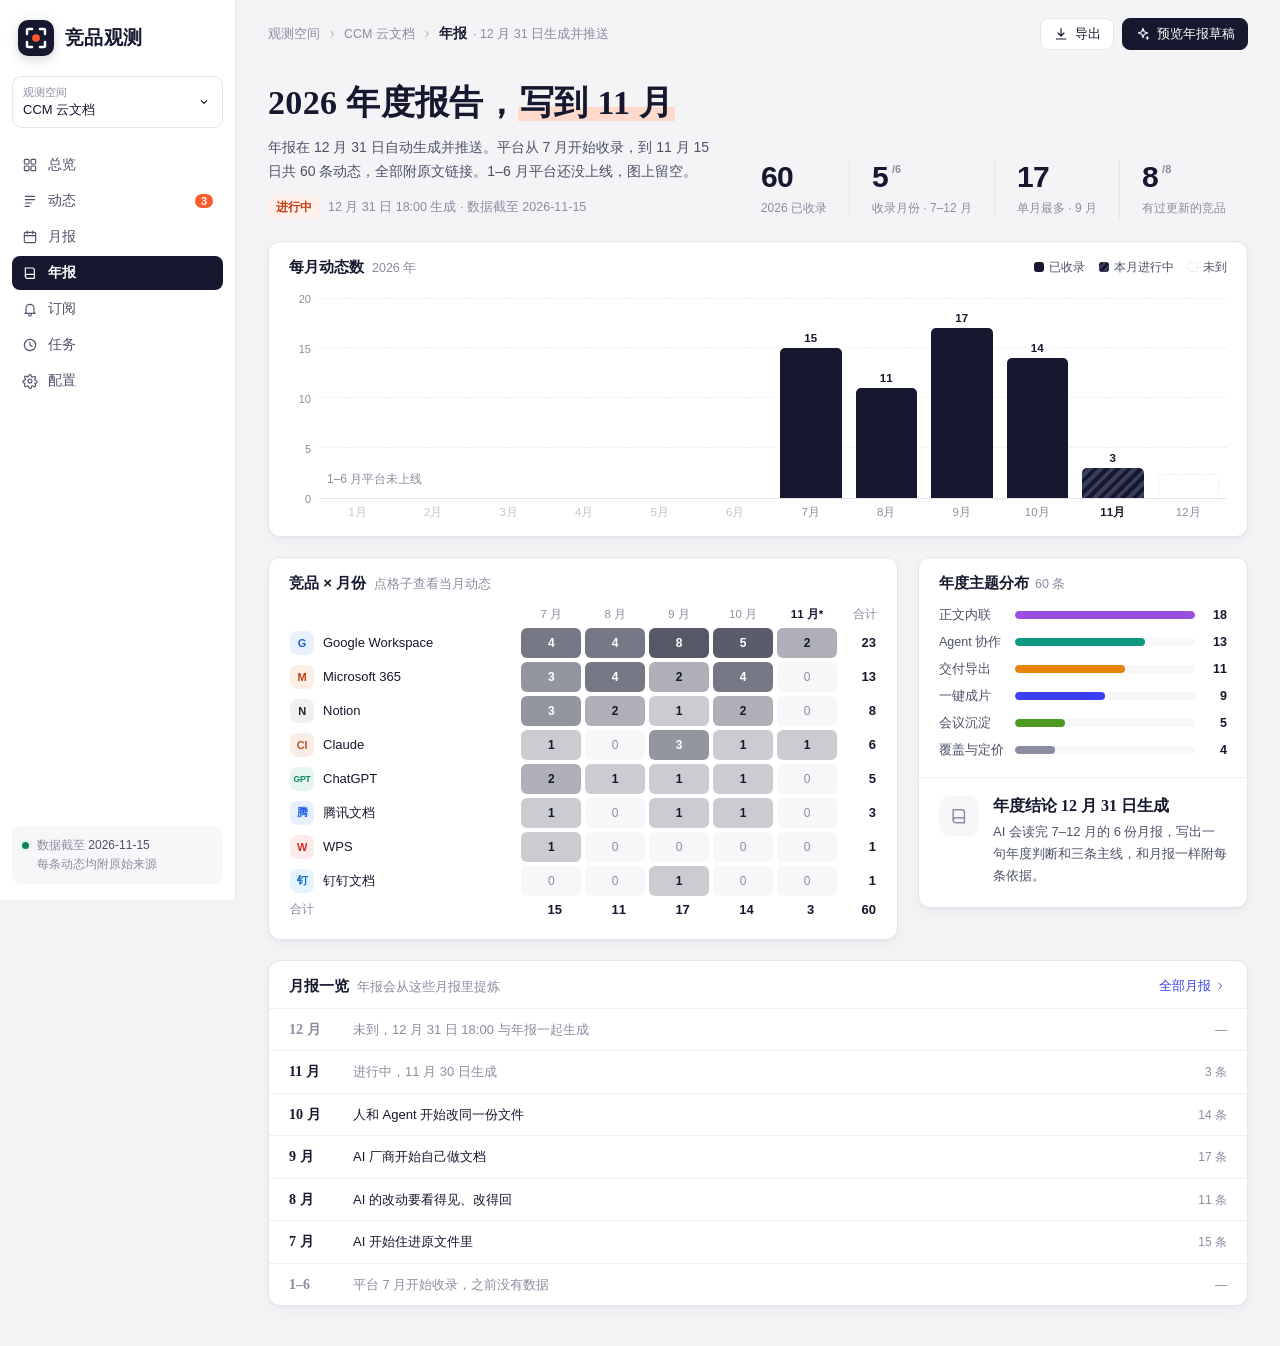
==== annual.html @ 4351b1c6 "竞品观测平台可点击原型：8 个页面，收录 2026 年 7–11 月 60 条公开动态 Co-Authored-By: Claude Opus 5.5 <noreply@anthropic.com>" ====
<!doctype html>
<html lang="zh-CN">
<head>
<meta charset="utf-8">
<meta name="viewport" content="width=device-width, initial-scale=1">
<title>竞品观测 · 年报</title>
<link rel="icon" href="data:image/svg+xml,%3Csvg xmlns='http://www.w3.org/2000/svg' viewBox='0 0 32 32'%3E%3Crect width='32' height='32' rx='9' fill='%2315182e'/%3E%3Cpath d='M8 12.5V9a1 1 0 0 1 1-1h3.5M19.5 8H23a1 1 0 0 1 1 1v3.5M24 19.5V23a1 1 0 0 1-1 1h-3.5M12.5 24H9a1 1 0 0 1-1-1v-3.5' fill='none' stroke='%23fff' stroke-width='2.2' stroke-linecap='round'/%3E%3Ccircle cx='16' cy='16' r='3.4' fill='%23ff5a2c'/%3E%3C/svg%3E">
<link rel="stylesheet" href="shared.css">
<style>
  .cc-bar.partial { background: repeating-linear-gradient(135deg, var(--brand) 0 4px, #3a3e5c 4px 8px); }
  .cc-empty { position: absolute; left: 8px; bottom: 10px; font-size: 12px; color: var(--ink-3); }
  .heat td.c { cursor: pointer; }
  .heat td.c:hover { box-shadow: inset 0 0 0 2px var(--accent); }
</style>
</head>
<!-- 数据全部来自 data.js：2026-07-01 起真实收录，截至 2026-11-15。1–6 月平台尚未开始收录，不放任何数字。 -->
<body>
<div class="app">
  <aside class="side"></aside>

  <main class="main">
    <header class="top">
      <div class="crumb">观测空间 <svg class="i" style="width:12px;height:12px"><use href="#i-right"/></svg> <a href="index.html">CCM 云文档</a> <svg class="i" style="width:12px;height:12px"><use href="#i-right"/></svg> <b>年报</b><span>· 12 月 31 日生成并推送</span></div>
      <div class="actions">
        <button class="btn" id="btn-export"><svg class="i"><use href="#i-download"/></svg>导出</button>
        <button class="btn primary" id="btn-draft"><svg class="i"><use href="#i-spark"/></svg>预览年报草稿</button>
      </div>
    </header>

    <div class="content">
      <section class="hero" aria-label="年度概况">
        <div>
          <h1>2026 年度报告，<mark>写到 11 月</mark></h1>
          <p id="lead"></p>
          <div class="hero-meta"><span class="chip">进行中</span>12 月 31 日 18:00 生成 · 数据截至 2026-11-15</div>
        </div>
        <div class="kpis" id="kpis"></div>
      </section>

      <section class="panel" aria-label="每月动态数">
        <div class="panel-head">
          <h2>每月动态数<small>2026 年</small></h2>
          <div class="cc-key">
            <span><i style="background:var(--brand)"></i>已收录</span>
            <span><i style="background:repeating-linear-gradient(135deg,var(--brand) 0 3px,#3a3e5c 3px 6px)"></i>本月进行中</span>
            <span><i style="border:1px dashed var(--line)"></i>未到</span>
          </div>
        </div>
        <div class="cc">
          <div class="cc-y" id="cc-y"></div>
          <div class="cc-plot" id="cc-plot"></div>
        </div>
        <div class="cc-xwrap"><div></div><div class="cc-x" id="cc-x"></div></div>
      </section>

      <div class="cols">
        <section class="panel" aria-label="竞品 × 月份">
          <div class="panel-head">
            <h2>竞品 × 月份<small>点格子查看当月动态</small></h2>
          </div>
          <div class="heat"><table id="heat"></table></div>
        </section>

        <div class="aside">
          <section class="panel" aria-label="年度主题与结论">
            <div class="block">
              <div class="block-title"><h2 id="topics-title"></h2></div>
              <div class="bars" id="topics"></div>
            </div>
            <div class="pending" style="border-top:1px solid var(--line-soft)">
              <div class="pending-ico"><svg class="i" style="width:20px;height:20px"><use href="#i-book"/></svg></div>
              <div>
                <h3>年度结论 12 月 31 日生成</h3>
                <p>AI 会读完 7–12 月的 6 份月报，写出一句年度判断和三条主线，和月报一样附每条依据。</p>
              </div>
            </div>
          </section>
        </div>
      </div>

      <section class="panel" aria-label="月报一览">
        <div class="panel-head" style="padding-bottom:12px">
          <h2>月报一览<small>年报会从这些月报里提炼</small></h2>
          <a class="link" href="monthly.html">全部月报<svg class="i" style="width:14px;height:14px"><use href="#i-right"/></svg></a>
        </div>
        <div class="miles" id="miles"></div>
      </section>
    </div>
  </main>
</div>

<script src="data.js"></script>
<script src="shell.js"></script>
<script>
const { D, P, ORDER, T, U, esc, inMonth, logoHTML, modal, toast, busy } = CW;
CW.side('annual');

const NOWM = 11, COLLECTED = [7, 8, 9, 10, 11];
const cnt = m => inMonth(m).length;
const total = U.length, full = [7, 8, 9, 10];
const peak = full.reduce((a, m) => cnt(m) > cnt(a) ? m : a, 7);

document.getElementById('lead').textContent = `年报在 12 月 31 日自动生成并推送。平台从 7 月开始收录，到 11 月 15 日共 ${total} 条动态，全部附原文链接。1–6 月平台还没上线，图上留空。`;
document.getElementById('kpis').innerHTML = `
  <div class="kpi"><div class="kpi-value num">${total}</div><div class="kpi-label">2026 已收录</div></div>
  <div class="kpi"><div class="kpi-value num">${COLLECTED.length}<sup class="down">/6</sup></div><div class="kpi-label">收录月份 · 7–12 月</div></div>
  <div class="kpi"><div class="kpi-value num">${cnt(peak)}</div><div class="kpi-label">单月最多 · ${peak} 月</div></div>
  <div class="kpi"><div class="kpi-value num">${new Set(U.map(u => u[1])).size}<sup class="down">/${ORDER.length}</sup></div><div class="kpi-label">有过更新的竞品</div></div>`;

/* ---------- 柱状图 ---------- */
const YMAX = 20, TICKS = [0, 5, 10, 15, 20];
document.getElementById('cc-y').innerHTML = TICKS.map(v => `<span class="num" style="bottom:${v / YMAX * 100}%">${v}</span>`).join('');
document.getElementById('cc-plot').innerHTML =
  TICKS.slice(1).map(v => `<div class="cc-line" style="bottom:${v / YMAX * 100}%"></div>`).join('') +
  `<div class="cc-bars">${Array.from({ length: 12 }, (_, k) => { const m = k + 1;
    if (m < 7) return '<div></div>';
    if (m > NOWM) return `<div class="cc-bar future" style="height:12%" title="${m} 月未到"></div>`;
    const v = cnt(m);
    return `<a class="cc-bar${m === NOWM ? ' partial' : ''}" href="monthly.html#m${m}" style="height:${v / YMAX * 100}%" title="${m} 月 ${v} 条${m === NOWM ? '（截至 15 日）' : ''}" aria-label="${m} 月 ${v} 条"><span class="cc-val num">${v}</span></a>`; }).join('')}</div>` +
  `<span class="cc-empty">1–6 月平台未上线</span>`;
document.getElementById('cc-x').innerHTML = Array.from({ length: 12 }, (_, k) => `<span class="num${k + 1 === NOWM ? ' now' : ''}"${k < 6 ? ' style="opacity:.5"' : ''}>${k + 1}月</span>`).join('');

/* ---------- 热力表 ---------- */
const shade = v => {
  if (!v) return 'class="c zero"';
  const a = Math.min(.1 + v / 5 * .6, .72);
  return `class="c num" style="background:rgba(21,24,46,${a.toFixed(2)});color:${a > .42 ? '#fff' : 'var(--ink)'}"`;
};
const order = [...ORDER].sort((a, b) => U.filter(u => u[1] === b).length - U.filter(u => u[1] === a).length);
document.getElementById('heat').innerHTML = `
  <thead><tr><th></th>${COLLECTED.map(m => `<th class="num${m === NOWM ? ' now' : ''}">${m} 月${m === NOWM ? '*' : ''}</th>`).join('')}<th class="num" style="text-align:right">合计</th></tr></thead>
  <tbody>${order.map(p => { const r = COLLECTED.map(m => inMonth(m).filter(i => U[i][1] === p).length);
    return `<tr><td class="name"><div class="tl-name">${logoHTML(p, true)}<span>${P[p].name}</span></div></td>${r.map((v, k) => `<td ${shade(v)} data-p="${p}" data-m="${COLLECTED[k]}" tabindex="0" title="${P[p].name} · ${COLLECTED[k]} 月 ${v} 条">${v}</td>`).join('')}<td class="sum num">${r.reduce((a, b) => a + b, 0)}</td></tr>`; }).join('')}</tbody>
  <tfoot><tr><td class="name" style="font-size:12px;color:var(--ink-3)">合计</td>${COLLECTED.map(m => `<td class="sum num" style="text-align:center">${cnt(m)}</td>`).join('')}<td class="sum num">${total}</td></tr></tfoot>`;
const openCell = td => {
  const p = td.dataset.p, m = +td.dataset.m, ids = inMonth(m).filter(i => U[i][1] === p);
  modal({ title: `${P[p].name} · ${m} 月`, sub: ids.length ? `${ids.length} 条动态` : '这个月没有可核实的公开更新', ok: ids.length ? '在动态页查看' : '知道了', wide: true,
    body: ids.length ? `<div class="rel">${ids.map(i => `<a href="detail.html#u${i}">${logoHTML(p, true)}<span><span class="t">${esc(U[i][4])}</span><small>${+U[i][0].slice(0, 2)} 月 ${+U[i][0].slice(3)} 日 · ${T[U[i][2]][0]}</small></span></a>`).join('')}</div>` : `<p class="note" style="margin:0">平台检索了 ${P[p].name} 的官方日志和媒体报道，这个月没有找到可核实的发布。</p>`,
    onOk() { if (ids.length) location.href = `feed.html#p-${p}`; } });
};
const heat = document.getElementById('heat');
heat.addEventListener('click', e => { const td = e.target.closest('td.c'); if (td) openCell(td); });
heat.addEventListener('keydown', e => { const td = e.target.closest('td.c'); if (td && (e.key === 'Enter' || e.key === ' ')) { e.preventDefault(); openCell(td); } });

/* ---------- 年度主题分布 ---------- */
const tc = t => U.filter(u => u[2] === t).length;
const themes = Object.keys(T).sort((a, b) => tc(b) - tc(a)), tmax = tc(themes[0]);
document.getElementById('topics-title').innerHTML = `年度主题分布<small>${total} 条</small>`;
document.getElementById('topics').innerHTML = themes.map(t => `
  <a class="bar" href="feed.html#t-${t}" style="grid-template-columns:66px 1fr 22px"><span>${T[t][0]}</span><div class="bar-track"><div class="bar-fill" style="width:${tc(t) / tmax * 100}%;background:${T[t][1]}"></div></div><span class="num">${tc(t)}</span></a>`).join('');

/* ---------- 月报一览 ---------- */
const strip = h => h.replace(/<[^>]+>/g, '').replace(/^\d+ 月[，]?/, '');
document.getElementById('miles').innerHTML =
  `<div class="mile"><span class="m" style="color:var(--ink-3)">12 月</span><span class="t ph">未到，12 月 31 日 18:00 与年报一起生成</span><span class="n">—</span></div>` +
  D.MONTHS.map(m => `<a class="mile" href="monthly.html#m${m}"><span class="m">${m} 月</span><span class="t${D.REPORT[m].partial ? ' ph' : ''}">${D.REPORT[m].partial ? '进行中，11 月 30 日生成' : strip(D.REPORT[m].h1)}</span><span class="n num">${cnt(m)} 条</span></a>`).join('') +
  `<div class="mile"><span class="m" style="color:var(--ink-3)">1–6</span><span class="t ph">平台 7 月开始收录，之前没有数据</span><span class="n">—</span></div>`;

document.getElementById('btn-draft').onclick = e => busy(e.currentTarget, '起草中…', 1600, () => modal({
  title: '年报草稿预览', sub: '依据 7–10 月 4 份月报和 11 月已收录动态，正式版 12 月 31 日生成', ok: '知道了', wide: true,
  body: `<p class="note" style="margin:0 0 4px">下面是按已有月报拼出的骨架，年度判断要等 12 月数据齐了再写。</p>
    <div class="list-plain">${D.MONTHS.slice().reverse().map(m => `<div><span><b>${m} 月</b> · ${D.REPORT[m].partial ? '进行中' : strip(D.REPORT[m].h1)}</span><span class="num">${cnt(m)} 条</span></div>`).join('')}</div>
    <div class="list-plain" style="margin-top:6px">${themes.slice(0, 3).map(t => `<div><span>主线候选 · <b>${T[t][0]}</b></span><span class="num">${tc(t)} 条</span></div>`).join('')}</div>`,
}));
document.getElementById('btn-export').onclick = () => toast(`已导出年报数据：${total} 条动态，5 个月`);
</script>
</body>
</html>
---- shared.css ----
/* ===== 竞品观测 · 共享样式 =====
   第 1 部分：从 竞品观测-总览.html 原样复制（一个值都不改），保证子页面与首页像素一致
   第 2 部分：子页面新增组件，全部只用第 1 部分的 token ===== */
  :root {
    --bg: #f4f4f7;
    --surface: #ffffff;
    --surface-sunk: #f7f7fa;
    --line: #e5e5ec;
    --line-soft: #efeff4;
    --ink: #15182e;
    --ink-2: #4d5168;
    --ink-3: #8a8da0;
    --brand: #15182e;
    --accent: #3a40f0;
    --accent-ink: #2a2fc4;
    --accent-soft: #eeeffe;
    --signal: #ff5a2c;
    --signal-soft: #fff0eb;
    --ok: #12805c;
    --ok-soft: #e6f5ef;
    /* 主题色：时间轴圆点、标签、分布条共用 */
    --t-deck: #3a40f0;
    --t-inline: #9a4fe0;
    --t-agent: #0e9a82;
    --t-ship: #e8830c;
    --t-meet: #4f9a1e;
    --t-scope: #8a8da0;
    --radius: 12px;
    --shadow: 0 1px 2px rgba(21, 24, 46, .04), 0 4px 14px rgba(21, 24, 46, .04);
    --serif: "Songti SC", "Noto Serif SC", "Source Han Serif SC", serif;
    font-family: -apple-system, BlinkMacSystemFont, "PingFang SC", "Hiragino Sans GB", "Microsoft YaHei", "Helvetica Neue", sans-serif;
    color: var(--ink);
    -webkit-font-smoothing: antialiased;
  }
  * { box-sizing: border-box; }
  html, body { margin: 0; background: var(--bg); }
  ::selection { background: #d9dbff; color: var(--ink); }
  a { color: inherit; text-decoration: none; }
  a:focus-visible, button:focus-visible, [tabindex]:focus-visible { outline: 2px solid var(--accent); outline-offset: 2px; border-radius: 6px; }
  .num { font-variant-numeric: tabular-nums; font-feature-settings: "tnum"; }
  svg.i { width: 16px; height: 16px; flex: none; stroke: currentColor; fill: none; stroke-width: 1.7; stroke-linecap: round; stroke-linejoin: round; }

  /* ---------- 框架 ---------- */
  .app { display: grid; grid-template-columns: 236px 1fr; min-height: 100vh; }
  .side { background: var(--surface); border-right: 1px solid var(--line); padding: 20px 12px 16px; display: flex; flex-direction: column; gap: 20px; position: sticky; top: 0; height: 100vh; }
  .brand { display: flex; align-items: center; gap: 11px; padding: 0 6px; }
  .brand-mark { width: 36px; height: 36px; flex: none; filter: drop-shadow(0 3px 6px rgba(21, 24, 46, .18)); }
  .brand-name { font-family: var(--serif); font-size: 19px; font-weight: 700; line-height: 1.2; letter-spacing: .02em; }
  .brand-name em { font-style: normal; color: var(--signal); font-family: -apple-system, "PingFang SC", sans-serif; font-weight: 700; font-size: 13px; letter-spacing: 0; margin-right: 3px; vertical-align: 1px; }
  .brand-team { font-size: 11.5px; color: var(--ink-3); margin-top: 3px; }
  .space { display: flex; align-items: center; justify-content: space-between; gap: 8px; border: 1px solid var(--line); border-radius: 9px; padding: 8px 10px; font-size: 13px; background: var(--surface); cursor: pointer; }
  .space small { display: block; font-size: 11px; color: var(--ink-3); margin-bottom: 1px; }
  .nav { display: flex; flex-direction: column; gap: 2px; }
  .nav a { display: flex; align-items: center; gap: 10px; padding: 8px 10px; border-radius: 8px; font-size: 14px; color: var(--ink-2); transition: background .15s, color .15s; }
  .nav a:hover { background: var(--surface-sunk); color: var(--ink); }
  .nav a.on { background: var(--brand); color: #fff; font-weight: 600; }
  .nav .count { margin-left: auto; font-size: 11px; font-weight: 600; color: #fff; background: var(--signal); border-radius: 9px; padding: 1px 6px; }
  .side-foot { margin-top: auto; padding: 10px 10px; border-radius: 9px; background: var(--surface-sunk); font-size: 12px; color: var(--ink-3); line-height: 1.6; display: flex; gap: 8px; align-items: flex-start; }
  .side-foot b { color: var(--ink-2); font-weight: 500; }
  .pulse { width: 7px; height: 7px; border-radius: 50%; background: var(--ok); margin-top: 6px; flex: none; box-shadow: 0 0 0 3px var(--ok-soft); }

  .main { min-width: 0; }
  .top { padding: 18px 32px 0; display: flex; align-items: center; justify-content: space-between; gap: 24px; }
  .crumb { font-size: 12.5px; color: var(--ink-3); display: flex; gap: 6px; align-items: center; }
  .crumb b { color: var(--ink); font-weight: 600; font-size: 14px; }
  .actions { display: flex; gap: 8px; flex: none; }
  .btn { display: inline-flex; align-items: center; gap: 6px; height: 32px; padding: 0 12px; border-radius: 8px; font-size: 13px; border: 1px solid var(--line); background: var(--surface); color: var(--ink); cursor: pointer; font-family: inherit; transition: background .15s, border-color .15s; }
  .btn:hover { background: var(--surface-sunk); }
  .btn.primary { background: var(--brand); border-color: var(--brand); color: #fff; }
  .btn.primary:hover { background: #2a2e4f; }

  .content { padding: 18px 32px 40px; max-width: 1260px; }

  /* ---------- 月度结论 ---------- */
  .hero { display: grid; grid-template-columns: minmax(0, 1fr) auto; gap: 40px; align-items: end; padding: 14px 0 22px; }
  .hero-meta { display: flex; align-items: center; gap: 8px; font-size: 12.5px; color: var(--ink-3); margin-top: 12px; }
  .hero-meta .chip { display: inline-flex; align-items: center; gap: 5px; padding: 3px 8px; border-radius: 6px; background: var(--signal-soft); color: #c23d14; font-weight: 600; font-size: 12px; }
  .hero h1 { margin: 0; font-family: var(--serif); font-weight: 700; font-size: 34px; line-height: 1.25; letter-spacing: .01em; text-wrap: balance; }
  .hero h1 mark { background: linear-gradient(transparent 62%, #ffd9cc 62%); color: inherit; padding: 0 2px; }
  .hero p { margin: 10px 0 0; font-size: 14px; line-height: 1.75; color: var(--ink-2); max-width: 46em; }
  .kpis { display: grid; grid-template-columns: repeat(4, auto); gap: 0; }
  .kpi { padding: 2px 22px; border-left: 1px solid var(--line); }
  .kpi:first-child { border-left: 0; padding-left: 0; }
  .kpi-value { font-size: 30px; font-weight: 650; letter-spacing: -.02em; line-height: 1; }
  .kpi-value sup { font-size: 11px; font-weight: 700; color: var(--ok); letter-spacing: 0; margin-left: 4px; vertical-align: 14px; }
  .kpi-value sup.down { color: var(--ink-3); }
  .tl-empty { position: absolute; left: 8px; top: 50%; transform: translateY(-50%); font-size: 12px; color: var(--ink-3); }
  .kpi-label { font-size: 12px; color: var(--ink-3); margin-top: 8px; white-space: nowrap; }

  /* ---------- 面板 ---------- */
  .panel { background: var(--surface); border: 1px solid var(--line); border-radius: var(--radius); box-shadow: var(--shadow); }
  .panel-head { display: flex; align-items: center; justify-content: space-between; gap: 12px; padding: 16px 20px 0; flex-wrap: wrap; }
  h2 { margin: 0; font-size: 15px; font-weight: 600; }
  h2 small { font-weight: 400; color: var(--ink-3); font-size: 12.5px; margin-left: 8px; }
  .link { font-size: 13px; color: var(--accent); display: inline-flex; align-items: center; gap: 2px; }
  .link:hover { color: var(--accent-ink); }

  /* ---------- 信号时间轴 ---------- */
  .legend { display: flex; gap: 14px; flex-wrap: wrap; font-size: 12px; color: var(--ink-2); }
  .legend span { display: inline-flex; align-items: center; gap: 5px; }
  .legend i { width: 8px; height: 8px; border-radius: 50%; display: inline-block; }
  .tl { padding: 10px 20px 14px; }
  .tl-axis, .tl-row { display: grid; grid-template-columns: 168px 1fr 44px; align-items: center; }
  .tl-axis { height: 26px; }
  .tl-track { position: relative; height: 100%; }
  .tl-month { position: absolute; top: 0; bottom: 0; font-size: 11.5px; color: var(--ink-3); padding-left: 6px; border-left: 1px dashed var(--line); display: flex; align-items: center; }
  .tl-row { height: 34px; border-top: 1px solid var(--line-soft); }
  .tl-name { display: flex; align-items: center; gap: 9px; font-size: 13px; font-weight: 500; white-space: nowrap; overflow: hidden; }
  .tl-row .tl-track { background: repeating-linear-gradient(90deg, transparent 0 calc(100% / 67 - 1px), rgba(21,24,46,.025) calc(100% / 67 - 1px) calc(100% / 67)); }
  .tl-grid { position: absolute; top: 0; bottom: 0; border-left: 1px dashed var(--line); }
  .tl-today { position: absolute; top: -4px; bottom: -4px; border-left: 1.5px solid var(--signal); }
  .tl-today-label { position: absolute; top: 4px; transform: translateX(-50%); font-size: 11px; font-weight: 600; color: #fff; background: var(--signal); border-radius: 5px; padding: 1px 6px; white-space: nowrap; }
  .dot { position: absolute; top: 50%; width: 12px; height: 12px; margin: -6px 0 0 -6px; border-radius: 50%; border: 2px solid #fff; box-shadow: 0 0 0 1px rgba(21,24,46,.08), 0 2px 4px rgba(21,24,46,.12); cursor: default; transition: transform .2s cubic-bezier(.16,1,.3,1); }
  .dot:hover, .dot:focus-visible { transform: scale(1.35); z-index: 3; outline: none; }
  .dot::after { content: attr(data-tip); position: absolute; left: 50%; bottom: calc(100% + 8px); transform: translateX(-50%) translateY(4px); background: var(--ink); color: #fff; font-size: 12px; line-height: 1.4; padding: 5px 9px; border-radius: 6px; white-space: nowrap; pointer-events: none; display: none; }
  .dot:hover::after, .dot:focus-visible::after { display: block; animation: tip .2s cubic-bezier(.16,1,.3,1) both; }
  .dot.tip-r::after { left: auto; right: -6px; transform: none; animation-name: tip-r; }
  @keyframes tip { from { opacity: 0; transform: translateX(-50%) translateY(4px); } to { opacity: 1; transform: translateX(-50%) translateY(0); } }
  @keyframes tip-r { from { opacity: 0; transform: translateY(4px); } to { opacity: 1; transform: none; } }
  .off-range { position: absolute; left: 4px; top: 50%; transform: translateY(-50%); font-size: 11px; color: var(--ink-3); display: inline-flex; align-items: center; gap: 4px; }
  .off-range .dot { position: static; margin: 0; width: 10px; height: 10px; }
  .tl-count { text-align: right; font-size: 13px; font-weight: 600; }
  .tl-count small { font-weight: 400; color: var(--ink-3); font-size: 11.5px; margin-left: 1px; }

  /* ---------- 双栏 ---------- */
  .cols { display: grid; grid-template-columns: minmax(0, 1fr) 330px; gap: 20px; margin-top: 20px; align-items: start; }
  .cols > * { min-width: 0; }

  .tabs { display: flex; gap: 6px; padding: 14px 20px 12px; border-bottom: 1px solid var(--line-soft); overflow-x: auto; scrollbar-width: none; }
  .tab { font-size: 12.5px; color: var(--ink-2); padding: 5px 10px; border-radius: 16px; border: 1px solid var(--line); white-space: nowrap; cursor: pointer; display: inline-flex; align-items: center; gap: 5px; transition: background .15s; }
  .tab:hover { background: var(--surface-sunk); }
  .tab i { width: 7px; height: 7px; border-radius: 50%; }
  .tab.on { background: var(--brand); border-color: var(--brand); color: #fff; }
  .tab .num { opacity: .6; }

  .day { display: flex; align-items: baseline; gap: 8px; padding: 16px 20px 2px; }
  .day b { font-family: var(--serif); font-size: 15px; font-weight: 700; color: var(--ink); }
  .day span { font-size: 12px; color: var(--ink-3); }
  .day::after { content: ""; flex: 1; height: 1px; background: var(--line-soft); align-self: center; }

  .item { display: grid; grid-template-columns: 34px 1fr; gap: 12px; padding: 12px 20px; transition: background .15s; position: relative; }
  .item:hover { background: var(--surface-sunk); }
  .meta { display: flex; align-items: center; gap: 8px; font-size: 12px; color: var(--ink-3); flex-wrap: wrap; }
  .meta .who { color: var(--ink-2); font-weight: 500; font-size: 13px; }
  .item h3 { margin: 4px 0 3px; font-size: 15px; font-weight: 600; line-height: 1.5; }
  .item p { margin: 0; font-size: 13px; line-height: 1.7; color: var(--ink-2); max-width: 66ch; }
  .src { display: inline-flex; align-items: center; gap: 4px; margin-top: 6px; font-size: 12px; color: var(--ink-3); }
  .src:hover { color: var(--accent); }
  .src svg.i { width: 12px; height: 12px; }

  .tag { display: inline-flex; align-items: center; gap: 5px; font-size: 12px; line-height: 1; color: var(--ink-2); white-space: nowrap; }
  .tag i { width: 7px; height: 7px; border-radius: 50%; }
  .kind { font-size: 11px; padding: 2px 6px; border-radius: 4px; background: var(--surface-sunk); color: var(--ink-3); line-height: 1.35; display: inline-flex; align-items: center; gap: 3px; }
  .kind.off { background: var(--ok-soft); color: var(--ok); }
  .kind.off svg.i { width: 11px; height: 11px; stroke-width: 2.4; }

  /* 竞品字母标识 */
  .logo { width: 34px; height: 34px; border-radius: 9px; display: grid; place-items: center; font-size: 13px; font-weight: 700; letter-spacing: -.02em; }
  .logo.sm { width: 24px; height: 24px; border-radius: 7px; font-size: 11px; flex: none; }
  .l-notion { background: #f0f0ef; color: #1f2329; }
  .l-google { background: #eaf1fe; color: #1a5fd0; }
  .l-ms { background: #fdeee6; color: #c2410c; }
  .l-tx { background: #e8f0ff; color: #1d5be6; }
  .l-dd { background: #e6f4ff; color: #0b6bcb; }
  .l-wps { background: #fdebea; color: #cf2d22; }
  .l-claude { background: #f9ece6; color: #b4532e; }
  .l-gpt { background: #e6f5f0; color: #0d8a69; font-size: 10.5px; }
  .logo.sm.l-gpt { font-size: 8.5px; }

  /* ---------- 右栏 ---------- */
  .aside { display: flex; flex-direction: column; gap: 20px; }
  .block { padding: 16px 20px 18px; }
  .block + .block { border-top: 1px solid var(--line-soft); }
  .block-title { display: flex; justify-content: space-between; align-items: baseline; margin-bottom: 14px; }
  .block-title h2 small { margin-left: 6px; }
  .bars { display: flex; flex-direction: column; gap: 10px; }
  .bar { display: grid; grid-template-columns: 66px 1fr 18px; align-items: center; gap: 10px; font-size: 12.5px; color: var(--ink-2); }
  .bar-track { height: 8px; border-radius: 4px; background: var(--surface-sunk); overflow: hidden; }
  .bar-fill { height: 100%; border-radius: 4px; }
  .bar .num { text-align: right; color: var(--ink); font-weight: 600; }
  .stack { display: flex; height: 10px; border-radius: 5px; overflow: hidden; gap: 2px; margin-bottom: 12px; }
  .stack span { display: block; height: 100%; }
  .src-list { display: flex; flex-direction: column; gap: 8px; font-size: 12.5px; color: var(--ink-2); }
  .src-list div { display: grid; grid-template-columns: 10px 1fr auto; gap: 8px; align-items: center; }
  .src-list i { width: 8px; height: 8px; border-radius: 2px; }
  .src-list b { font-weight: 600; color: var(--ink); }
  .note { font-size: 12px; color: var(--ink-3); line-height: 1.6; margin: 12px 0 0; }
  .report-link { display: flex; align-items: center; justify-content: space-between; gap: 12px; padding: 13px 20px; border-top: 1px solid var(--line-soft); font-size: 13px; }
  .report-link:hover { background: var(--surface-sunk); }
  .report-link small { display: block; color: var(--ink-3); font-size: 12px; margin-top: 2px; }
  .report-link .serif { font-family: var(--serif); font-weight: 700; font-size: 14px; }

  @media (max-width: 1180px) {
    .hero { grid-template-columns: 1fr; gap: 20px; align-items: start; }
  }
  @media (max-width: 1080px) {
    .cols { grid-template-columns: 1fr; }
  }
  @media (max-width: 860px) {
    .app { grid-template-columns: 1fr; }
    .side { display: none; }
    .top { padding: 14px 16px 0; }
    .content { padding: 8px 16px 32px; }
    .hero h1 { font-size: 26px; }
    .kpis { grid-template-columns: repeat(2, 1fr); row-gap: 16px; }
    .kpi:nth-child(3) { border-left: 0; padding-left: 0; }
    .tl-axis, .tl-row { grid-template-columns: 36px 1fr 30px; }
    .tl-name span { display: none; }
    .tl-count small { display: none; }
    .item, .day, .panel-head, .tabs, .tl { padding-left: 14px; padding-right: 14px; }
    .actions .btn:first-child { display: none; }
    .crumb span { display: none; }
    .crumb { flex-wrap: wrap; }
  }
  @media (prefers-reduced-motion: reduce) { * { transition: none !important; } }

/* =====================================================================
   第 2 部分：子页面组件（只用上面的 token；字号沿用首页的 11 / 11.5 / 12 / 12.5 / 13 / 14 / 15 档）
   ===================================================================== */
html, body { font-size: 16px; }            /* Artifact 外壳把 body 设成 14px，这里还原成首页本地打开时的默认值 */
body { background: var(--bg); color: var(--ink); }
.crumb a:hover { color: var(--ink); }
.panel + .panel, .panel + .cols, .cols + .panel { margin-top: 20px; }
.stack-col { display: flex; flex-direction: column; gap: 20px; min-width: 0; }

/* 示意数据标记 */
.demo { display: inline-flex; align-items: center; font-size: 11px; font-weight: 400; line-height: 1.35; padding: 1px 6px; border: 1px dashed #c9cad6; border-radius: 4px; color: var(--ink-3); white-space: nowrap; letter-spacing: 0; vertical-align: 2px; font-family: -apple-system, "PingFang SC", sans-serif; }
h2 .demo { margin-left: 8px; }
.kpi-label .demo { margin-left: 4px; vertical-align: 0; }

/* 按钮补充 */
.btn.sm { height: 28px; padding: 0 10px; font-size: 12.5px; }
.btn.ghost { border-color: transparent; background: transparent; color: var(--ink-2); }
.btn.ghost:hover { background: var(--surface-sunk); color: var(--ink); }
.btn.link-btn { border-color: transparent; background: transparent; color: var(--accent); padding: 0 4px; }
.icon-btn { width: 28px; height: 28px; border-radius: 7px; display: grid; place-items: center; color: var(--ink-3); border: 0; background: transparent; cursor: pointer; transition: background .15s, color .15s; }
.icon-btn:hover { background: var(--surface-sunk); color: var(--ink); }

/* 筛选栏 */
.filters { padding: 16px 20px; display: flex; flex-direction: column; gap: 12px; }
.f-row { display: flex; align-items: center; gap: 12px; flex-wrap: wrap; }
.f-label { width: 36px; flex: none; font-size: 12px; color: var(--ink-3); }
.f-tabs { display: flex; gap: 6px; flex-wrap: wrap; flex: 1; min-width: 0; }
.f-row .grow { flex: 1; }
.search { display: flex; align-items: center; gap: 8px; height: 32px; padding: 0 10px; border: 1px solid var(--line); border-radius: 8px; background: var(--surface); color: var(--ink-3); flex: 1; min-width: 200px; max-width: 360px; transition: border-color .15s, box-shadow .15s; }
.search input { border: 0; outline: 0; font: inherit; font-size: 13px; color: var(--ink); background: transparent; flex: 1; min-width: 0; }
.search input::placeholder { color: var(--ink-3); }
.search:focus-within { border-color: var(--accent); box-shadow: 0 0 0 3px var(--accent-soft); }
.seg { display: inline-flex; padding: 2px; background: var(--surface-sunk); border: 1px solid var(--line); border-radius: 8px; gap: 2px; }
.seg button { height: 26px; padding: 0 10px; border: 0; border-radius: 6px; background: transparent; font: inherit; font-size: 12.5px; color: var(--ink-2); cursor: pointer; white-space: nowrap; }
.seg button:hover { color: var(--ink); }
.seg button.on { background: var(--surface); color: var(--ink); font-weight: 600; box-shadow: 0 1px 2px rgba(21, 24, 46, .08); }
.tab .logo { width: 18px; height: 18px; border-radius: 5px; font-size: 9px; margin-left: -5px; flex: none; }
.tab .logo.l-gpt { font-size: 6.5px; }
.result-bar { display: flex; justify-content: space-between; align-items: center; gap: 12px; padding: 12px 20px; border-top: 1px solid var(--line-soft); font-size: 12.5px; color: var(--ink-3); flex-wrap: wrap; }
.result-bar b { color: var(--ink); font-weight: 600; }

/* 动态条目补充 */
.item h3 a:hover { color: var(--accent-ink); }
.item-links { display: flex; gap: 16px; flex-wrap: wrap; }
.src.read { color: var(--accent); }
.src.read:hover { color: var(--accent-ink); }
.more { display: flex; justify-content: center; padding: 8px 20px 18px; }

/* 表格 */
.table-wrap { overflow-x: auto; }
.panel-head + .table-wrap { margin-top: 8px; }
.table { width: 100%; border-collapse: collapse; font-size: 13px; }
.table th { text-align: left; font-weight: 500; font-size: 12px; color: var(--ink-3); padding: 10px 12px; border-bottom: 1px solid var(--line-soft); white-space: nowrap; }
.table td { padding: 12px; border-top: 1px solid var(--line-soft); vertical-align: middle; color: var(--ink-2); }
.table tbody tr:first-child td { border-top: 0; }
.table th:first-child, .table td:first-child { padding-left: 20px; }
.table th:last-child, .table td:last-child { padding-right: 20px; }
.table tbody tr { transition: background .15s; }
.table tbody tr:hover { background: var(--surface-sunk); }
.table .r { text-align: right; }
.table .muted { color: var(--ink-3); font-size: 12px; }
.cell { display: flex; align-items: center; gap: 10px; min-width: 0; }
.cell b { display: block; font-weight: 500; color: var(--ink); font-size: 13px; white-space: nowrap; }
.cell small { display: block; font-size: 12px; color: var(--ink-3); margin-top: 1px; white-space: nowrap; }
.chips { display: flex; gap: 6px; flex-wrap: wrap; }
.kind { white-space: nowrap; }
.kind.blue { background: var(--accent-soft); color: var(--accent-ink); }
.kind.sig { background: var(--signal-soft); color: #c23d14; }
.av { width: 30px; height: 30px; border-radius: 8px; display: grid; place-items: center; font-size: 12px; font-weight: 600; background: var(--surface-sunk); color: var(--ink-2); flex: none; border: 1px solid var(--line-soft); }
.logos { display: flex; padding-left: 5px; }
.logos .logo.sm { width: 22px; height: 22px; font-size: 9.5px; border: 2px solid var(--surface); margin-left: -5px; border-radius: 7px; }
.logos .logo.sm.l-gpt { font-size: 7px; }

/* 状态 */
.st { display: inline-flex; align-items: center; gap: 6px; font-size: 12.5px; line-height: 1; white-space: nowrap; color: var(--ink-2); }
.st::before { content: ""; width: 7px; height: 7px; border-radius: 50%; background: var(--ink-3); flex: none; }
.st.ok::before { background: var(--ok); }
.st.warn { color: #c23d14; }
.st.warn::before { background: var(--signal); box-shadow: 0 0 0 3px var(--signal-soft); }
.st.run::before { background: var(--accent); box-shadow: 0 0 0 3px var(--accent-soft); }
.st.idle { color: var(--ink-3); }
.st.idle::before { background: #c9cad6; }

/* 开关 */
.switch { position: relative; width: 30px; height: 18px; border-radius: 9px; background: #d4d5df; border: 0; padding: 0; cursor: pointer; flex: none; transition: background .2s; vertical-align: middle; }
.switch::after { content: ""; position: absolute; top: 2px; left: 2px; width: 14px; height: 14px; border-radius: 50%; background: #fff; box-shadow: 0 1px 2px rgba(21, 24, 46, .2); transition: transform .2s cubic-bezier(.16,1,.3,1); }
.switch[aria-checked="true"] { background: var(--ok); }
.switch[aria-checked="true"]::after { transform: translateX(12px); }

/* 文章（动态解读、月报） */
.doc { padding: 28px 40px 36px; }
.doc-eyebrow { display: flex; align-items: center; gap: 8px; font-size: 12.5px; color: var(--ink-3); flex-wrap: wrap; }
.doc-eyebrow .chip { display: inline-flex; align-items: center; gap: 5px; padding: 3px 8px; border-radius: 6px; background: var(--signal-soft); color: #c23d14; font-weight: 600; font-size: 12px; }
.doc h1 { margin: 14px 0 0; font-family: var(--serif); font-size: 28px; line-height: 1.35; font-weight: 700; letter-spacing: .01em; text-wrap: balance; }
.doc h1 mark { background: linear-gradient(transparent 62%, #ffd9cc 62%); color: inherit; padding: 0 2px; }
.doc .lead { margin: 14px 0 0; font-size: 15px; line-height: 1.85; color: var(--ink-2); max-width: 42em; }
.doc .sec { margin: 34px 0 0; font-family: var(--serif); font-size: 18px; font-weight: 700; display: flex; align-items: center; gap: 10px; flex-wrap: wrap; scroll-margin-top: 20px; }
.doc .sec small { font-family: -apple-system, "PingFang SC", sans-serif; font-weight: 400; font-size: 12.5px; color: var(--ink-3); }
.doc .sec .tag { font-family: -apple-system, "PingFang SC", sans-serif; font-size: 12.5px; }
.doc p { font-size: 14px; line-height: 1.85; color: var(--ink-2); margin: 10px 0 0; max-width: 42em; }
.doc ul { margin: 10px 0 0; padding-left: 18px; font-size: 14px; line-height: 1.85; color: var(--ink-2); max-width: 42em; }
.doc .kpis { grid-template-columns: repeat(4, minmax(0, 1fr)); margin-top: 24px; padding: 18px 0; border-top: 1px solid var(--line-soft); border-bottom: 1px solid var(--line-soft); }
.doc-foot { margin-top: 32px; padding-top: 16px; border-top: 1px solid var(--line-soft); font-size: 12px; color: var(--ink-3); line-height: 1.7; }
.quote { margin: 12px 0 0; padding: 12px 16px; background: var(--surface-sunk); border-radius: 8px; font-size: 13.5px; line-height: 1.75; color: var(--ink-2); max-width: 42em; }
.quote cite { display: flex; align-items: center; gap: 4px; margin-top: 6px; font-style: normal; font-size: 12px; color: var(--ink-3); }
.quote cite a:hover { color: var(--accent); }
.quote cite svg.i { width: 12px; height: 12px; }
.ai-box { margin: 12px 0 0; padding: 14px 16px; border: 1px solid var(--line); border-radius: 10px; max-width: 42em; }
.ai-box p:first-child { margin-top: 0; }
.ai-box .kind { margin-bottom: 8px; }
.back { display: inline-flex; align-items: center; gap: 4px; font-size: 13px; color: var(--ink-2); }
.back:hover { color: var(--ink); }

/* 条目精简列表（月报、相关动态） */
.mini { margin: 12px 0 0; border: 1px solid var(--line-soft); border-radius: 10px; overflow: hidden; max-width: 46em; }
.mini a { display: grid; grid-template-columns: 40px 24px minmax(0, 1fr) auto; gap: 10px; align-items: center; padding: 10px 14px; font-size: 13px; border-top: 1px solid var(--line-soft); transition: background .15s; }
.mini a:first-child { border-top: 0; }
.mini a:hover { background: var(--surface-sunk); }
.mini .d { color: var(--ink-3); font-size: 12px; }
.mini .t { color: var(--ink); font-weight: 500; line-height: 1.5; }
.mini .kind { justify-self: end; }
.rel { display: flex; flex-direction: column; }
.rel a { display: grid; grid-template-columns: 24px minmax(0, 1fr); gap: 10px; padding: 10px 0; border-top: 1px solid var(--line-soft); font-size: 13px; line-height: 1.5; }
.rel a:first-child { border-top: 0; padding-top: 0; }
.rel a:hover .t { color: var(--accent-ink); }
.rel .t { color: var(--ink); font-weight: 500; }
.rel small { display: block; color: var(--ink-3); font-size: 12px; margin-top: 2px; }

/* 侧栏信息列表 */
.kv { display: grid; grid-template-columns: 64px minmax(0, 1fr); row-gap: 11px; column-gap: 12px; font-size: 12.5px; margin: 0; }
.kv dt { color: var(--ink-3); }
.kv dd { margin: 0; color: var(--ink); display: flex; align-items: center; gap: 6px; flex-wrap: wrap; min-width: 0; }
.toc { display: flex; flex-direction: column; gap: 2px; margin: -4px -10px 0; }
.toc a { display: flex; justify-content: space-between; align-items: center; gap: 8px; padding: 6px 10px; border-radius: 7px; font-size: 13px; color: var(--ink-2); transition: background .15s; }
.toc a:hover { background: var(--surface-sunk); color: var(--ink); }
.toc a.on { color: var(--ink); font-weight: 600; background: var(--surface-sunk); }
.toc a .num { color: var(--ink-3); font-weight: 400; font-size: 12px; }
.sticky { position: sticky; top: 20px; }
.list-plain { display: flex; flex-direction: column; gap: 10px; font-size: 12.5px; color: var(--ink-2); }
.list-plain div { display: flex; justify-content: space-between; gap: 12px; align-items: center; }
.list-plain b { font-weight: 500; color: var(--ink); }

/* 飞书消息预览 */
.chat { background: var(--surface-sunk); border-radius: 10px; padding: 14px; }
.chat-head { display: flex; align-items: center; gap: 8px; font-size: 12px; color: var(--ink-3); margin-bottom: 8px; }
.chat-head b { color: var(--ink-2); font-weight: 500; }
.chat-head svg { width: 22px; height: 22px; flex: none; }
.msg { background: var(--surface); border: 1px solid var(--line); border-radius: 10px; overflow: hidden; }
.msg-head { padding: 9px 14px; background: var(--accent-soft); color: var(--accent-ink); font-size: 13px; font-weight: 600; display: flex; justify-content: space-between; gap: 8px; }
.msg-head span { font-weight: 400; font-size: 12px; opacity: .8; }
.msg-body { padding: 12px 14px; font-size: 12.5px; line-height: 1.7; color: var(--ink-2); }
.msg-body h4 { margin: 0 0 4px; font-size: 14px; color: var(--ink); line-height: 1.5; }
.msg-body .meta { margin-bottom: 6px; }
.msg-body ol { margin: 6px 0 0; padding-left: 16px; }
.msg-foot { display: flex; gap: 8px; padding: 0 14px 12px; }
.msg-foot span { flex: 1; text-align: center; height: 28px; line-height: 26px; border: 1px solid var(--line); border-radius: 6px; font-size: 12px; color: var(--ink); }
.msg-foot span.pri { border-color: var(--accent); color: var(--accent); }

/* 流水线（任务） */
.flow { display: grid; grid-template-columns: repeat(5, minmax(0, 1fr)); padding: 18px 20px 20px; }
.step { position: relative; padding-right: 16px; min-width: 0; }
.step:not(:last-child)::before { content: ""; position: absolute; top: 13px; left: 34px; right: 8px; height: 1px; background: var(--line); }
.step-dot { width: 26px; height: 26px; border-radius: 50%; display: grid; place-items: center; background: var(--ok-soft); color: var(--ok); }
.step-dot svg.i { width: 14px; height: 14px; stroke-width: 2.4; }
.step-name { margin-top: 10px; font-size: 13px; font-weight: 600; }
.step-val { margin-top: 6px; font-size: 22px; font-weight: 650; letter-spacing: -.02em; line-height: 1.1; }
.step-val small { font-size: 12px; font-weight: 400; color: var(--ink-3); margin-left: 3px; letter-spacing: 0; }
.step-desc { margin-top: 4px; font-size: 12px; color: var(--ink-3); line-height: 1.55; }
.src-row { display: grid; grid-template-columns: minmax(0, 1fr) auto; gap: 4px 12px; padding: 11px 0; border-top: 1px solid var(--line-soft); font-size: 13px; }
.src-row:first-child { border-top: 0; padding-top: 0; }
.src-row b { font-weight: 500; color: var(--ink); }
.src-row small { grid-column: 1 / -1; font-size: 12px; color: var(--ink-3); }
.src-row small.warn { color: #c23d14; }

/* 柱状图（年报） */
.cc { display: grid; grid-template-columns: 30px minmax(0, 1fr); padding: 22px 20px 0; }
.cc-y { position: relative; height: 200px; }
.cc-y span { position: absolute; right: 8px; transform: translateY(50%); font-size: 11px; color: var(--ink-3); }
.cc-plot { position: relative; height: 200px; border-bottom: 1px solid var(--line); }
.cc-line { position: absolute; left: 0; right: 0; border-top: 1px dashed var(--line-soft); }
.cc-bars, .cc-x { display: grid; grid-template-columns: repeat(12, minmax(0, 1fr)); gap: 14px; padding: 0 8px; }
.cc-bars { position: absolute; inset: 0; align-items: end; }
.cc-bar { position: relative; border-radius: 5px 5px 0 0; background: var(--brand); }
.cc-bar.demo-bar { background: repeating-linear-gradient(135deg, #c3c5d8 0 4px, #d9dbe8 4px 8px); }
.cc-bar.future { height: 100%; background: transparent; border: 1px dashed var(--line); border-bottom: 0; border-radius: 5px 5px 0 0; opacity: .7; }
.cc-val { position: absolute; bottom: calc(100% + 4px); left: 50%; transform: translateX(-50%); font-size: 11.5px; font-weight: 600; color: var(--ink); }
.cc-xwrap { display: grid; grid-template-columns: 30px minmax(0, 1fr); padding: 6px 20px 16px; }
.cc-x span { text-align: center; font-size: 11.5px; color: var(--ink-3); }
.cc-x span.now { color: var(--ink); font-weight: 600; }
.cc-key { display: flex; gap: 14px; flex-wrap: wrap; font-size: 12px; color: var(--ink-2); }
.cc-key span { display: inline-flex; align-items: center; gap: 5px; }
.cc-key i { width: 10px; height: 10px; border-radius: 3px; display: inline-block; }

/* 热力表（年报） */
.heat { padding: 8px 16px 16px; overflow-x: auto; }
.heat table { border-collapse: separate; border-spacing: 4px; width: 100%; min-width: 560px; }
.heat th { font-size: 11.5px; font-weight: 400; color: var(--ink-3); text-align: center; padding: 2px 0; }
.heat th.now { color: var(--ink); font-weight: 600; }
.heat td.name { white-space: nowrap; padding-right: 8px; }
.heat td.name .tl-name { font-size: 13px; }
.heat td.c { height: 30px; border-radius: 6px; text-align: center; font-size: 12px; font-weight: 600; min-width: 40px; color: var(--ink-2); }
.heat td.sum { text-align: right; font-size: 13px; font-weight: 600; padding-left: 8px; }
.heat td.c.zero { background: var(--surface-sunk); color: var(--ink-3); font-weight: 400; }

/* 年报：待生成 */
.pending { padding: 18px 20px 20px; display: grid; grid-template-columns: 40px minmax(0, 1fr); gap: 14px; align-items: start; }
.pending-ico { width: 40px; height: 40px; border-radius: 10px; background: var(--surface-sunk); display: grid; place-items: center; color: var(--ink-3); }
.pending h3 { margin: 0; font-family: var(--serif); font-size: 16px; font-weight: 700; }
.pending p { margin: 4px 0 0; font-size: 13px; line-height: 1.7; color: var(--ink-2); }
.miles { display: flex; flex-direction: column; }
.mile { display: grid; grid-template-columns: 52px minmax(0, 1fr) auto; gap: 12px; align-items: baseline; padding: 11px 20px; border-top: 1px solid var(--line-soft); font-size: 13px; transition: background .15s; }
.mile:hover { background: var(--surface-sunk); }
.mile .m { font-family: var(--serif); font-weight: 700; font-size: 14px; }
.mile .t { color: var(--ink); font-weight: 500; line-height: 1.5; }
.mile .t.ph { color: var(--ink-3); font-weight: 400; }
.mile .n { font-size: 12px; color: var(--ink-3); white-space: nowrap; }

/* 配置 */
.split { display: grid; grid-template-columns: 200px minmax(0, 1fr); gap: 20px; align-items: start; }
.subnav { padding: 8px; display: flex; flex-direction: column; gap: 2px; position: sticky; top: 20px; }
.subnav a { display: flex; align-items: center; justify-content: space-between; gap: 8px; padding: 8px 10px; border-radius: 8px; font-size: 13px; color: var(--ink-2); transition: background .15s, color .15s; }
.subnav a:hover { background: var(--surface-sunk); color: var(--ink); }
.subnav a.on { background: var(--surface-sunk); color: var(--ink); font-weight: 600; }
.subnav a .num { font-size: 12px; color: var(--ink-3); font-weight: 400; }
.anchor { scroll-margin-top: 20px; }
.panel-sub { font-size: 12.5px; color: var(--ink-3); margin: 4px 0 0; line-height: 1.6; flex-basis: 100%; }
.form { padding: 6px 20px 8px; }
.form-row { display: grid; grid-template-columns: 112px minmax(0, 1fr); gap: 16px; align-items: center; padding: 12px 0; border-top: 1px solid var(--line-soft); }
.form-row:first-child { border-top: 0; }
.form-row.top { align-items: start; }
.form-row .lbl { font-size: 13px; color: var(--ink-2); }
.form-row .lbl small { display: block; font-size: 12px; color: var(--ink-3); margin-top: 2px; line-height: 1.5; }
.input { height: 32px; width: 100%; max-width: 420px; border: 1px solid var(--line); border-radius: 8px; padding: 0 10px; font: inherit; font-size: 13px; color: var(--ink); background: var(--surface); transition: border-color .15s, box-shadow .15s; }
.input:focus { outline: 0; border-color: var(--accent); box-shadow: 0 0 0 3px var(--accent-soft); }
textarea.input { height: auto; padding: 9px 10px; line-height: 1.75; resize: vertical; max-width: none; }
.input.mono { font-family: ui-monospace, "SF Mono", Menlo, monospace; font-size: 12px; }
.input-row { display: flex; gap: 8px; align-items: center; flex-wrap: wrap; }
.add-row { display: flex; align-items: center; gap: 6px; padding: 12px 20px; border-top: 1px solid var(--line-soft); color: var(--accent); font-size: 13px; cursor: pointer; background: none; border-left: 0; border-right: 0; border-bottom: 0; width: 100%; font-family: inherit; text-align: left; border-radius: 0 0 var(--radius) var(--radius); }
.add-row:hover { background: var(--surface-sunk); color: var(--accent-ink); }
.swatch { width: 12px; height: 12px; border-radius: 50%; flex: none; box-shadow: inset 0 0 0 1px rgba(21, 24, 46, .08); }
.space-card { display: grid; grid-template-columns: 30px minmax(0, 1fr) auto; gap: 10px; align-items: center; padding: 10px 0; border-top: 1px solid var(--line-soft); font-size: 13px; }
.space-card:first-child { border-top: 0; padding-top: 0; }


/* ===== 交互组件（开发阶段新增，只用第 1 部分的 token） ===== */
[hidden] { display: none !important; }
button:disabled { cursor: default; opacity: .7; }
.spin { animation: spin 1s linear infinite; }
@keyframes spin { to { transform: rotate(360deg); } }
.btn.danger { background: #c23d14; border-color: #c23d14; }
.tab { user-select: none; }
.tab:focus-visible { outline: 2px solid var(--accent); outline-offset: 2px; }

/* 提示条 */
.toast { position: fixed; left: 50%; bottom: calc(24px + env(safe-area-inset-bottom, 0px)); transform: translate(-50%, 12px); opacity: 0; pointer-events: none; display: inline-flex; align-items: center; gap: 8px; padding: 10px 14px; border-radius: 10px; background: var(--ink); color: #fff; font-size: 13px; box-shadow: 0 8px 24px rgba(21, 24, 46, .2); z-index: 60; transition: opacity .2s, transform .2s cubic-bezier(.16,1,.3,1); max-width: calc(100vw - 32px); }
.toast svg.i { color: #7ee2b8; }
.toast.warn svg.i { color: #ffb199; }
.toast.show { opacity: 1; transform: translate(-50%, 0); }

/* 弹窗 */
.modal-back { position: fixed; inset: 0; background: rgba(21, 24, 46, .32); display: grid; place-items: center; padding: 16px; z-index: 50; opacity: 0; transition: opacity .18s; }
.modal-back.show { opacity: 1; }
.modal { width: min(480px, 100%); max-height: calc(100vh - 32px); overflow: auto; background: var(--surface); border-radius: 14px; box-shadow: 0 20px 60px rgba(21, 24, 46, .25); transform: translateY(8px); transition: transform .2s cubic-bezier(.16,1,.3,1); }
.modal.wide { width: min(620px, 100%); }
.modal-back.show .modal { transform: none; }
.modal-head { display: flex; justify-content: space-between; align-items: flex-start; gap: 12px; padding: 18px 20px 0; }
.modal-head h2 { font-size: 16px; }
.modal-head p { margin: 4px 0 0; font-size: 12.5px; color: var(--ink-3); line-height: 1.6; }
.modal-body { padding: 14px 20px 4px; display: flex; flex-direction: column; gap: 14px; }
.modal-foot { display: flex; align-items: center; justify-content: flex-end; gap: 8px; padding: 14px 20px 18px; }
.modal-err { margin-right: auto; font-size: 12.5px; color: #c23d14; }
.field { display: flex; flex-direction: column; gap: 6px; }
.field > label, .field > .lbl { font-size: 12.5px; color: var(--ink-2); font-weight: 500; }
.field .input { max-width: none; }
select.input { appearance: none; background-image: linear-gradient(45deg, transparent 50%, var(--ink-3) 50%), linear-gradient(135deg, var(--ink-3) 50%, transparent 50%); background-position: calc(100% - 15px) 50%, calc(100% - 10px) 50%; background-size: 5px 5px; background-repeat: no-repeat; padding-right: 28px; }
.check-list { display: flex; flex-direction: column; border: 1px solid var(--line-soft); border-radius: 10px; overflow: hidden; }
.check { display: flex; align-items: center; gap: 10px; padding: 10px 12px; font-size: 13px; border-top: 1px solid var(--line-soft); cursor: pointer; }
.check:first-child { border-top: 0; }
.check:hover { background: var(--surface-sunk); }
.check small { margin-left: auto; color: var(--ink-3); font-size: 12px; }
.check input, .pill input { accent-color: var(--brand); width: 15px; height: 15px; margin: 0; }
.pills { display: flex; flex-wrap: wrap; gap: 6px; }
.pill { display: inline-flex; align-items: center; gap: 6px; font-size: 12.5px; color: var(--ink-2); padding: 5px 10px; border: 1px solid var(--line); border-radius: 16px; cursor: pointer; }
.pill:has(input:checked) { background: var(--brand); border-color: var(--brand); color: #fff; }
.pill input { position: absolute; opacity: 0; width: 0; height: 0; }
.pill i { width: 7px; height: 7px; border-radius: 50%; }
.colors { display: flex; gap: 8px; flex-wrap: wrap; }
.colors label { width: 24px; height: 24px; border-radius: 50%; cursor: pointer; display: grid; place-items: center; box-shadow: inset 0 0 0 1px rgba(21, 24, 46, .08); }
.colors input { position: absolute; opacity: 0; width: 0; height: 0; }
.colors label:has(input:checked) { box-shadow: 0 0 0 2px var(--surface), 0 0 0 4px var(--ink); }
.colors label:has(input:focus-visible) { outline: 2px solid var(--accent); outline-offset: 3px; }

/* 空状态与高亮 */
.empty { padding: 40px 20px 44px; text-align: center; color: var(--ink-3); font-size: 13px; line-height: 1.7; }
.empty b { display: block; color: var(--ink); font-size: 15px; font-weight: 600; margin-bottom: 4px; }
.empty .btn { margin-top: 12px; }
mark.hit { background: #ffe9a8; color: inherit; border-radius: 2px; padding: 0 1px; }
.row-new { animation: rowNew 1.6s ease-out; }
@keyframes rowNew { from { background: var(--accent-soft); } to { background: transparent; } }
.list-plain button.linkish { background: none; border: 0; padding: 0; font: inherit; color: inherit; cursor: pointer; text-align: left; }
.list-plain button.linkish:hover b { color: var(--accent-ink); }
.step.wait .step-dot { background: var(--surface-sunk); color: var(--ink-3); }
.step.now .step-dot { background: var(--accent-soft); color: var(--accent); }
.table tbody tr.clickable { cursor: pointer; }
.table tbody tr.on { background: var(--surface-sunk); }

@media (max-width: 1080px) {
  .split { grid-template-columns: 1fr; }
  .subnav { flex-direction: row; overflow-x: auto; position: static; }
  .subnav a { white-space: nowrap; }
}
@media (max-width: 860px) {
  .filters, .result-bar, .more, .flow, .add-row, .form, .block { padding-left: 14px; padding-right: 14px; }
  .table th:first-child, .table td:first-child { padding-left: 14px; }
  .table th:last-child, .table td:last-child { padding-right: 14px; }
  .doc { padding: 20px 16px 28px; }
  .doc h1 { font-size: 24px; }
  .doc .kpis { grid-template-columns: repeat(2, minmax(0, 1fr)); }
  .flow { grid-template-columns: repeat(2, minmax(0, 1fr)); row-gap: 20px; }
  .step::before { display: none; }
  .cc, .cc-xwrap { padding-left: 14px; padding-right: 14px; }
  .cc-bars, .cc-x { gap: 5px; padding: 0 2px; }
  .cc-val { font-size: 10px; }
  .cc-x span { font-size: 10px; white-space: nowrap; letter-spacing: -.02em; }
  .form-row { grid-template-columns: 1fr; gap: 8px; }
  .mini a { grid-template-columns: 40px minmax(0, 1fr); }
  .mini a .logo, .mini a .kind { display: none; }
  .f-label { width: 100%; }
  .search { max-width: none; }
}
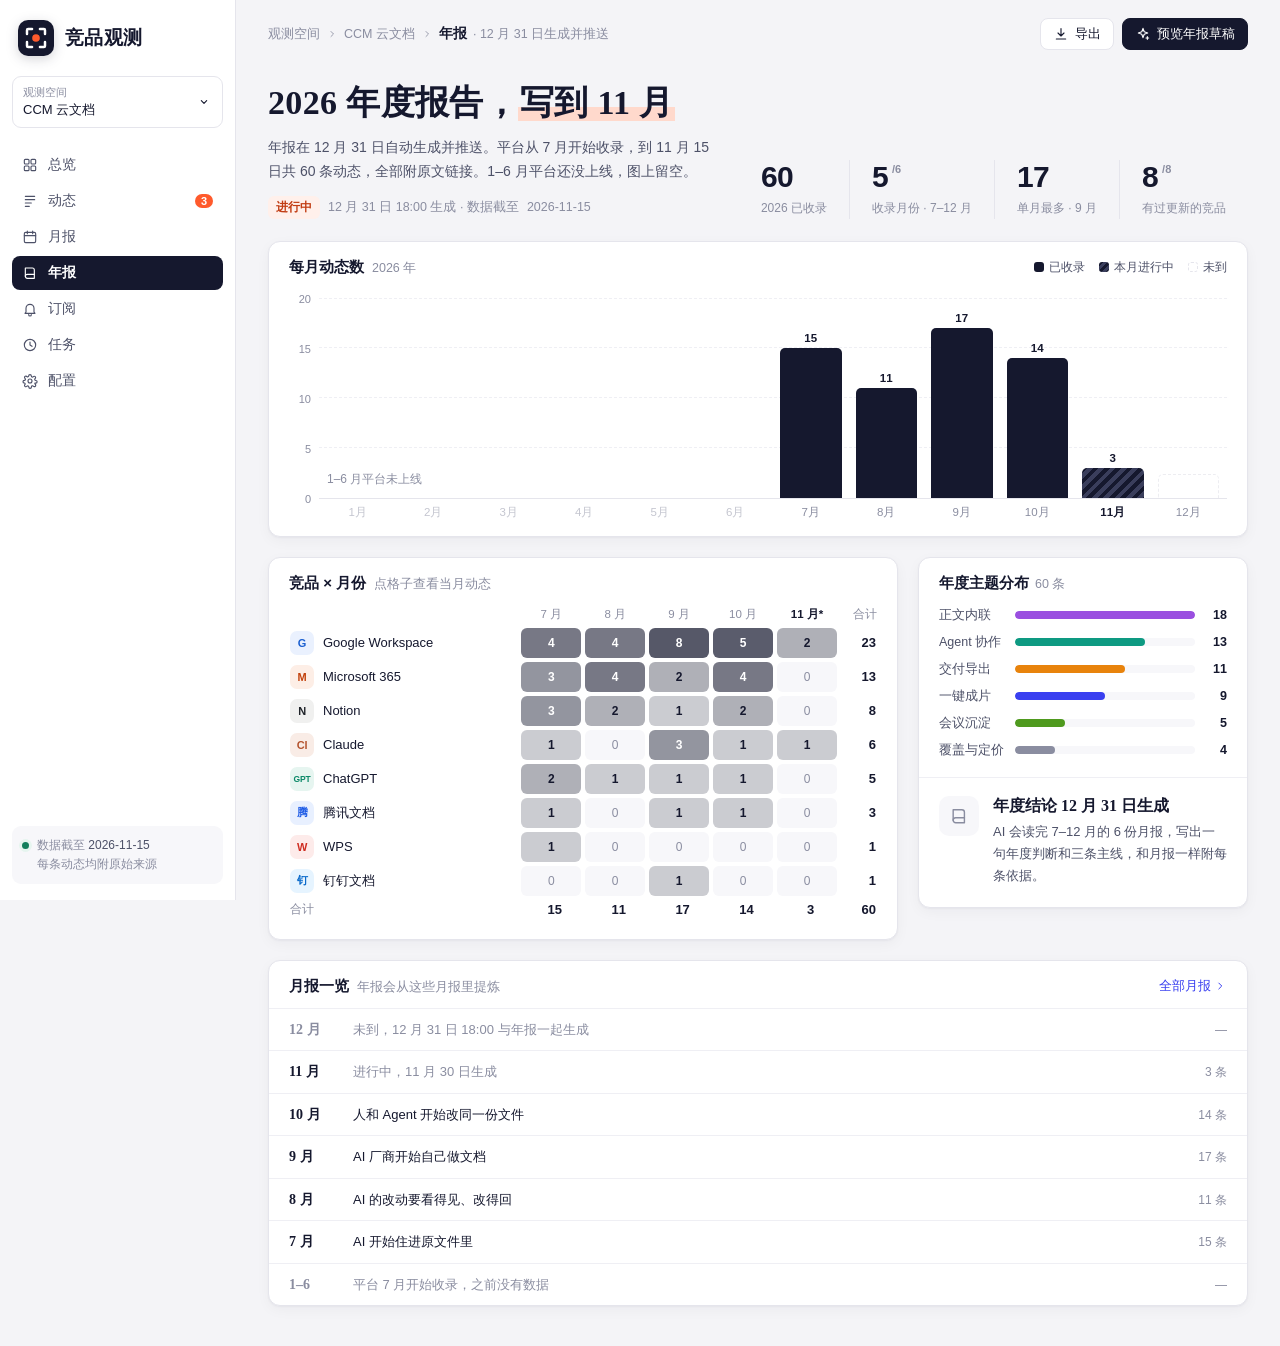
==== commit d2da2d34: "页面日期全部从数据截止日推算，为每周自动更新做准备 - spaces.js：月份列表、最近完整月、进行中月份由 NOW 推算；缺月报时补占位 - 首页、动态、月报、年报、订阅、任务页去掉写死的 11 " ====
--- a/annual.html
+++ b/annual.html
@@ -32,7 +32,7 @@
         <div>
           <h1>2026 年度报告，<mark>写到 11 月</mark></h1>
           <p id="lead"></p>
-          <div class="hero-meta"><span class="chip">进行中</span>12 月 31 日 18:00 生成 · 数据截至 2026-11-15</div>
+          <div class="hero-meta"><span class="chip">进行中</span>12 月 31 日 18:00 生成 · 数据截至 <span id="now"></span></div>
         </div>
         <div class="kpis" id="kpis"></div>
       </section>
@@ -90,17 +90,21 @@
 </div>
 
 <script src="data.js"></script>
+<script src="data-b2b.js"></script>
+<script src="data-news.js"></script>
+<script src="spaces.js"></script>
 <script src="shell.js"></script>
 <script>
 const { D, P, ORDER, T, U, esc, inMonth, logoHTML, modal, toast, busy } = CW;
 CW.side('annual');
 
-const NOWM = 11, COLLECTED = [7, 8, 9, 10, 11];
+const NOWM = CW.CUR, COLLECTED = D.MONTHS.slice().reverse();
+document.getElementById('now').textContent = D.NOW;
 const cnt = m => inMonth(m).length;
 const total = U.length, full = [7, 8, 9, 10];
 const peak = full.reduce((a, m) => cnt(m) > cnt(a) ? m : a, 7);
 
-document.getElementById('lead').textContent = `年报在 12 月 31 日自动生成并推送。平台从 7 月开始收录，到 11 月 15 日共 ${total} 条动态，全部附原文链接。1–6 月平台还没上线，图上留空。`;
+document.getElementById('lead').textContent = `年报在 12 月 31 日自动生成并推送。平台从 7 月开始收录，到 ${NOWM} 月 ${CW.DAY} 日共 ${total} 条动态，全部附原文链接。1–6 月平台还没上线，图上留空。`;
 document.getElementById('kpis').innerHTML = `
   <div class="kpi"><div class="kpi-value num">${total}</div><div class="kpi-label">2026 已收录</div></div>
   <div class="kpi"><div class="kpi-value num">${COLLECTED.length}<sup class="down">/6</sup></div><div class="kpi-label">收录月份 · 7–12 月</div></div>
@@ -108,7 +112,8 @@
   <div class="kpi"><div class="kpi-value num">${new Set(U.map(u => u[1])).size}<sup class="down">/${ORDER.length}</sup></div><div class="kpi-label">有过更新的竞品</div></div>`;
 
 /* ---------- 柱状图 ---------- */
-const YMAX = 20, TICKS = [0, 5, 10, 15, 20];
+/* 纵轴按当前空间最多的月份取整到 5 */
+const YMAX = Math.max(20, Math.ceil(Math.max(...COLLECTED.map(cnt)) / 5) * 5), TICKS = Array.from({ length: YMAX / 5 + 1 }, (_, k) => k * 5);
 document.getElementById('cc-y').innerHTML = TICKS.map(v => `<span class="num" style="bottom:${v / YMAX * 100}%">${v}</span>`).join('');
 document.getElementById('cc-plot').innerHTML =
   TICKS.slice(1).map(v => `<div class="cc-line" style="bottom:${v / YMAX * 100}%"></div>`).join('') +
@@ -116,7 +121,7 @@
     if (m < 7) return '<div></div>';
     if (m > NOWM) return `<div class="cc-bar future" style="height:12%" title="${m} 月未到"></div>`;
     const v = cnt(m);
-    return `<a class="cc-bar${m === NOWM ? ' partial' : ''}" href="monthly.html#m${m}" style="height:${v / YMAX * 100}%" title="${m} 月 ${v} 条${m === NOWM ? '（截至 15 日）' : ''}" aria-label="${m} 月 ${v} 条"><span class="cc-val num">${v}</span></a>`; }).join('')}</div>` +
+    return `<a class="cc-bar${m === NOWM ? ' partial' : ''}" href="monthly.html#m${m}" style="height:${v / YMAX * 100}%" title="${m} 月 ${v} 条${m === NOWM ? '（截至 ${CW.DAY} 日）' : ''}" aria-label="${m} 月 ${v} 条"><span class="cc-val num">${v}</span></a>`; }).join('')}</div>` +
   `<span class="cc-empty">1–6 月平台未上线</span>`;
 document.getElementById('cc-x').innerHTML = Array.from({ length: 12 }, (_, k) => `<span class="num${k + 1 === NOWM ? ' now' : ''}"${k < 6 ? ' style="opacity:.5"' : ''}>${k + 1}月</span>`).join('');
 
@@ -152,17 +157,17 @@
 /* ---------- 月报一览 ---------- */
 const strip = h => h.replace(/<[^>]+>/g, '').replace(/^\d+ 月[，]?/, '');
 document.getElementById('miles').innerHTML =
-  `<div class="mile"><span class="m" style="color:var(--ink-3)">12 月</span><span class="t ph">未到，12 月 31 日 18:00 与年报一起生成</span><span class="n">—</span></div>` +
-  D.MONTHS.map(m => `<a class="mile" href="monthly.html#m${m}"><span class="m">${m} 月</span><span class="t${D.REPORT[m].partial ? ' ph' : ''}">${D.REPORT[m].partial ? '进行中，11 月 30 日生成' : strip(D.REPORT[m].h1)}</span><span class="n num">${cnt(m)} 条</span></a>`).join('') +
+  (D.MONTHS.includes(12) ? '' : `<div class="mile"><span class="m" style="color:var(--ink-3)">12 月</span><span class="t ph">未到，12 月 31 日 18:00 与年报一起生成</span><span class="n">—</span></div>`) +
+  D.MONTHS.map(m => `<a class="mile" href="monthly.html#m${m}"><span class="m">${m} 月</span><span class="t${D.REPORT[m].partial ? ' ph' : ''}">${D.REPORT[m].partial ? `进行中，${NOWM} 月 ${CW.lastDay(NOWM)} 日生成` : strip(D.REPORT[m].h1)}</span><span class="n num">${cnt(m)} 条</span></a>`).join('') +
   `<div class="mile"><span class="m" style="color:var(--ink-3)">1–6</span><span class="t ph">平台 7 月开始收录，之前没有数据</span><span class="n">—</span></div>`;
 
 document.getElementById('btn-draft').onclick = e => busy(e.currentTarget, '起草中…', 1600, () => modal({
-  title: '年报草稿预览', sub: '依据 7–10 月 4 份月报和 11 月已收录动态，正式版 12 月 31 日生成', ok: '知道了', wide: true,
+  title: '年报草稿预览', sub: `依据 7–${CW.FULL} 月 ${CW.FULL - 6} 份月报和 ${NOWM} 月已收录动态，正式版 12 月 31 日生成`, ok: '知道了', wide: true,
   body: `<p class="note" style="margin:0 0 4px">下面是按已有月报拼出的骨架，年度判断要等 12 月数据齐了再写。</p>
     <div class="list-plain">${D.MONTHS.slice().reverse().map(m => `<div><span><b>${m} 月</b> · ${D.REPORT[m].partial ? '进行中' : strip(D.REPORT[m].h1)}</span><span class="num">${cnt(m)} 条</span></div>`).join('')}</div>
     <div class="list-plain" style="margin-top:6px">${themes.slice(0, 3).map(t => `<div><span>主线候选 · <b>${T[t][0]}</b></span><span class="num">${tc(t)} 条</span></div>`).join('')}</div>`,
 }));
-document.getElementById('btn-export').onclick = () => toast(`已导出年报数据：${total} 条动态，5 个月`);
+document.getElementById('btn-export').onclick = () => toast(`已导出年报数据：${total} 条动态，${COLLECTED.length} 个月`);
 </script>
 </body>
 </html>
--- a/shared.css
+++ b/shared.css
@@ -544,3 +544,72 @@
   .f-label { width: 100%; }
   .search { max-width: none; }
 }
+
+/* ===== 观测空间切换 ===== */
+.space-wrap { position: relative; }
+.space .i { transition: transform .15s; }
+.space[aria-expanded="true"] { border-color: var(--ink-3); }
+.space[aria-expanded="true"] .i { transform: rotate(180deg); }
+.space-menu { position: absolute; left: 0; right: 0; top: calc(100% + 6px); z-index: 30; background: var(--surface); border: 1px solid var(--line); border-radius: 10px; box-shadow: 0 12px 32px rgba(21, 24, 46, .14); padding: 6px; display: flex; flex-direction: column; gap: 2px; }
+.space-menu a { display: grid; grid-template-columns: 28px minmax(0, 1fr) 16px; gap: 9px; align-items: center; padding: 7px 8px; border-radius: 7px; font-size: 13px; color: var(--ink-2); }
+.space-menu a:hover, .space-menu a:focus-visible { background: var(--surface-sunk); outline: none; }
+.space-menu b { display: block; font-weight: 500; color: var(--ink-2); white-space: nowrap; overflow: hidden; text-overflow: ellipsis; }
+.space-menu a.on b { color: var(--ink); font-weight: 600; }
+.space-menu small { display: block; font-size: 11.5px; color: var(--ink-3); white-space: nowrap; }
+.space-menu .av { width: 28px; height: 28px; font-size: 11px; }
+.space-menu a.on .av { background: var(--brand); color: #fff; border-color: var(--brand); }
+.space-menu a > svg.i { color: var(--ink); }
+.space-menu .space-menu-foot { grid-template-columns: 16px minmax(0, 1fr); border-top: 1px solid var(--line-soft); border-radius: 0 0 7px 7px; margin-top: 4px; padding-top: 9px; color: var(--ink-3); font-size: 12.5px; }
+.m-space { display: none; }
+@media (max-width: 860px) {
+  .m-space { display: flex; align-items: center; gap: 8px; padding: 12px 16px 0; font-size: 12px; color: var(--ink-3); }
+  .m-space select { flex: 1; min-width: 0; font: inherit; font-size: 14px; color: var(--ink); background: var(--surface); border: 1px solid var(--line); border-radius: 8px; padding: 7px 10px; }
+}
+
+/* 新空间用到的标识色 */
+.l-feishu { background: #e8f0ff; color: #1456f0; }
+.l-wecom { background: #e7f6ee; color: #198a4a; }
+.l-slack { background: #f4ebf5; color: #611f69; }
+.l-x { background: #ececef; color: #15182e; }
+.l-meta { background: #e8efff; color: #0a5ce0; }
+.l-deepseek { background: #ebefff; color: #4258e8; font-size: 11px; }
+.l-ali { background: #fff0e6; color: #d4580b; }
+.l-kimi { background: #eeeef3; color: #2b2d42; }
+.l-other { background: #f0f0f3; color: #5b5e72; }
+.logo.sm.l-deepseek { font-size: 8.5px; }
+
+/* 进行中的月份：时间轴上今天以后淡化 */
+.tl-rest { position: absolute; top: 0; bottom: 0; right: 0; background: repeating-linear-gradient(135deg, rgba(21,24,46,.035) 0 4px, transparent 4px 8px); pointer-events: none; }
+.tl-today { position: absolute; top: 0; bottom: 0; font-size: 11.5px; color: var(--signal); font-weight: 600; padding-left: 6px; border-left: 1.5px solid var(--signal); display: flex; align-items: center; }
+
+/* ===== 配置页：观测空间（平台级，放在当前空间的配置之上） ===== */
+.space-grid { display: grid; grid-template-columns: repeat(4, minmax(0, 1fr)); gap: 12px; margin: 18px 0 30px; }
+.space-tile { display: flex; flex-direction: column; gap: 10px; padding: 16px; background: var(--surface); border: 1px solid var(--line); border-radius: var(--radius); box-shadow: var(--shadow); color: var(--ink-2); font-size: 13px; text-align: left; font-family: inherit; min-width: 0; transition: border-color .15s, box-shadow .15s; }
+a.space-tile:hover { border-color: var(--ink-3); }
+.space-tile.on { border-color: var(--brand); box-shadow: 0 0 0 1px var(--brand), var(--shadow); }
+.space-tile-head { display: flex; align-items: center; gap: 10px; min-width: 0; }
+.space-tile-head b { color: var(--ink); font-size: 15px; font-weight: 600; white-space: nowrap; overflow: hidden; text-overflow: ellipsis; }
+.space-tile.on .av { background: var(--brand); color: #fff; border-color: var(--brand); }
+.space-tile p { margin: 0; color: var(--ink-3); font-size: 12.5px; line-height: 1.6; min-height: 40px; }
+.space-tile-stats { display: flex; gap: 14px; font-size: 12px; color: var(--ink-3); }
+.space-tile-stats b { color: var(--ink); font-size: 15px; font-weight: 600; margin-right: 2px; }
+.space-tile-foot { margin-top: auto; padding-top: 10px; border-top: 1px solid var(--line-soft); display: flex; align-items: center; justify-content: space-between; font-size: 12.5px; }
+.space-tile-foot .go { color: var(--accent); display: inline-flex; align-items: center; gap: 2px; }
+.space-tile.new { align-items: center; justify-content: center; border-style: dashed; background: transparent; box-shadow: none; cursor: pointer; color: var(--ink-3); min-height: 180px; }
+.space-tile.new:hover { border-color: var(--ink-3); color: var(--ink); }
+.space-tile.new .plus { width: 36px; height: 36px; border-radius: 50%; display: grid; place-items: center; background: var(--surface-sunk); color: var(--ink); }
+.space-tile.new b { color: var(--ink); font-size: 14px; font-weight: 600; }
+.space-tile.new small { font-size: 12px; text-align: center; line-height: 1.5; }
+.scope-head { display: flex; align-items: center; gap: 12px; flex-wrap: wrap; padding: 0 0 14px; margin-bottom: 4px; border-bottom: 1px solid var(--line); }
+.scope-head .av { width: 34px; height: 34px; background: var(--brand); color: #fff; border-color: var(--brand); }
+.scope-head h2 { margin: 0; font-size: 18px; font-weight: 600; color: var(--ink); }
+.scope-head h2 small { display: block; font-size: 12px; font-weight: 400; color: var(--ink-3); margin-top: 2px; }
+.scope-stats { margin-left: auto; display: flex; gap: 18px; font-size: 12.5px; color: var(--ink-3); }
+.scope-stats b { color: var(--ink); font-size: 16px; font-weight: 600; margin-right: 3px; }
+.section-label { font-size: 12px; font-weight: 600; letter-spacing: .06em; color: var(--ink-3); margin: 6px 0 0; }
+@media (max-width: 1180px) { .space-grid { grid-template-columns: repeat(2, minmax(0, 1fr)); } }
+@media (max-width: 600px) {
+  .space-grid { grid-template-columns: 1fr; }
+  .space-tile.new { min-height: 110px; }
+  .scope-stats { margin-left: 0; width: 100%; }
+}
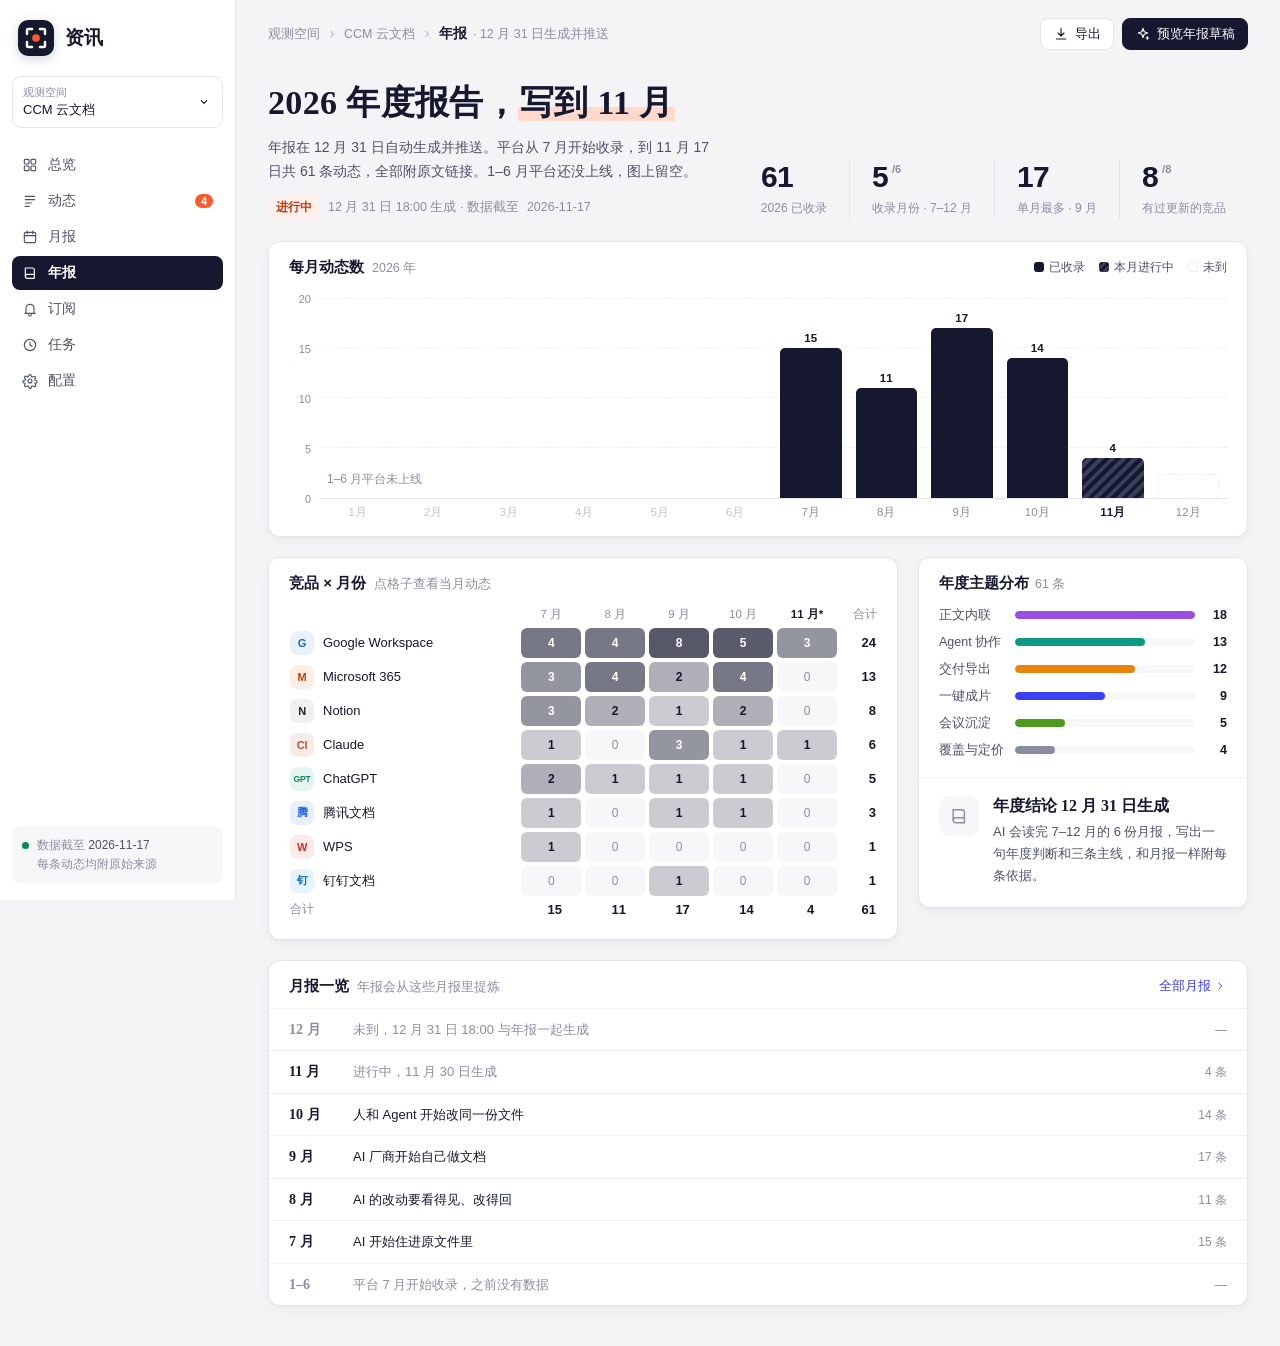
==== commit feded304: "站点名改为资讯 Co-authored-by: Sherry <hljuanwh@users.noreply.github.com>" ====
--- a/annual.html
+++ b/annual.html
@@ -3,7 +3,7 @@
 <head>
 <meta charset="utf-8">
 <meta name="viewport" content="width=device-width, initial-scale=1">
-<title>竞品观测 · 年报</title>
+<title>资讯 · 年报</title>
 <link rel="icon" href="data:image/svg+xml,%3Csvg xmlns='http://www.w3.org/2000/svg' viewBox='0 0 32 32'%3E%3Crect width='32' height='32' rx='9' fill='%2315182e'/%3E%3Cpath d='M8 12.5V9a1 1 0 0 1 1-1h3.5M19.5 8H23a1 1 0 0 1 1 1v3.5M24 19.5V23a1 1 0 0 1-1 1h-3.5M12.5 24H9a1 1 0 0 1-1-1v-3.5' fill='none' stroke='%23fff' stroke-width='2.2' stroke-linecap='round'/%3E%3Ccircle cx='16' cy='16' r='3.4' fill='%23ff5a2c'/%3E%3C/svg%3E">
 <link rel="stylesheet" href="shared.css">
 <style>
